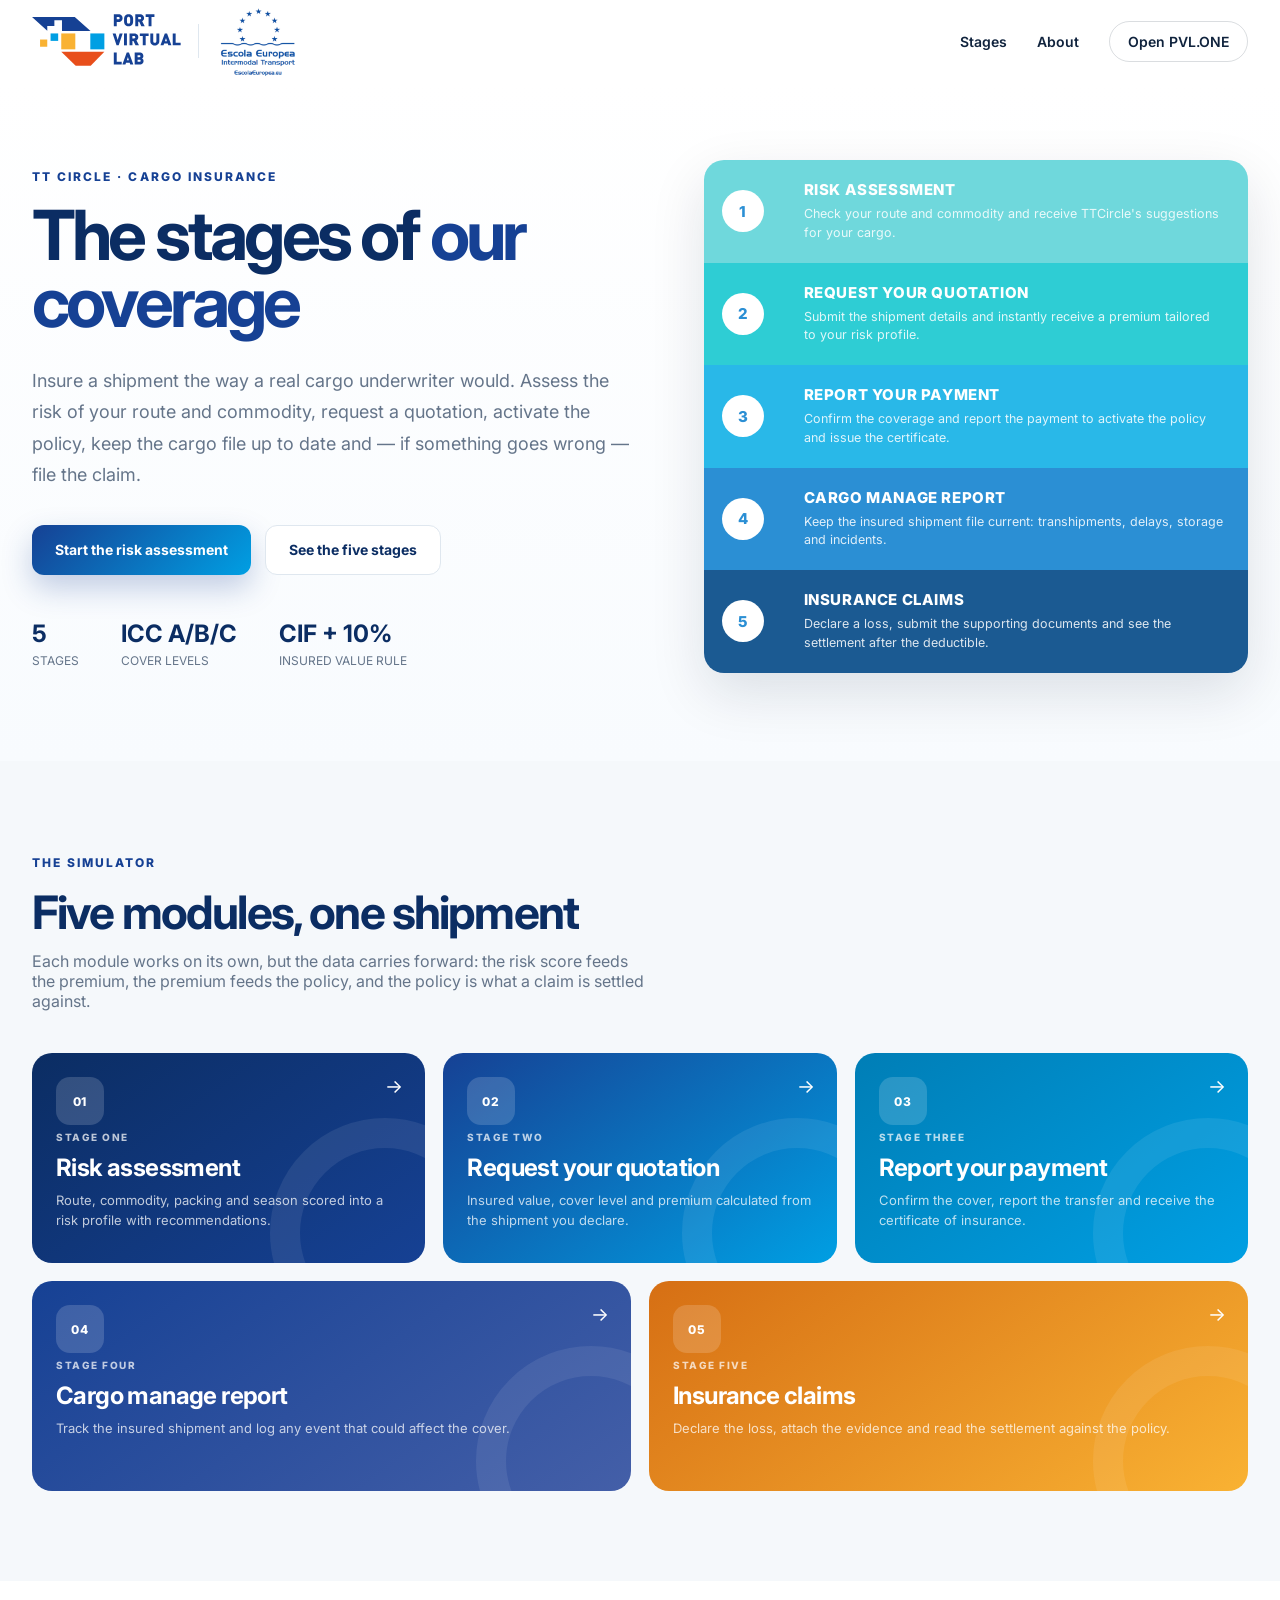
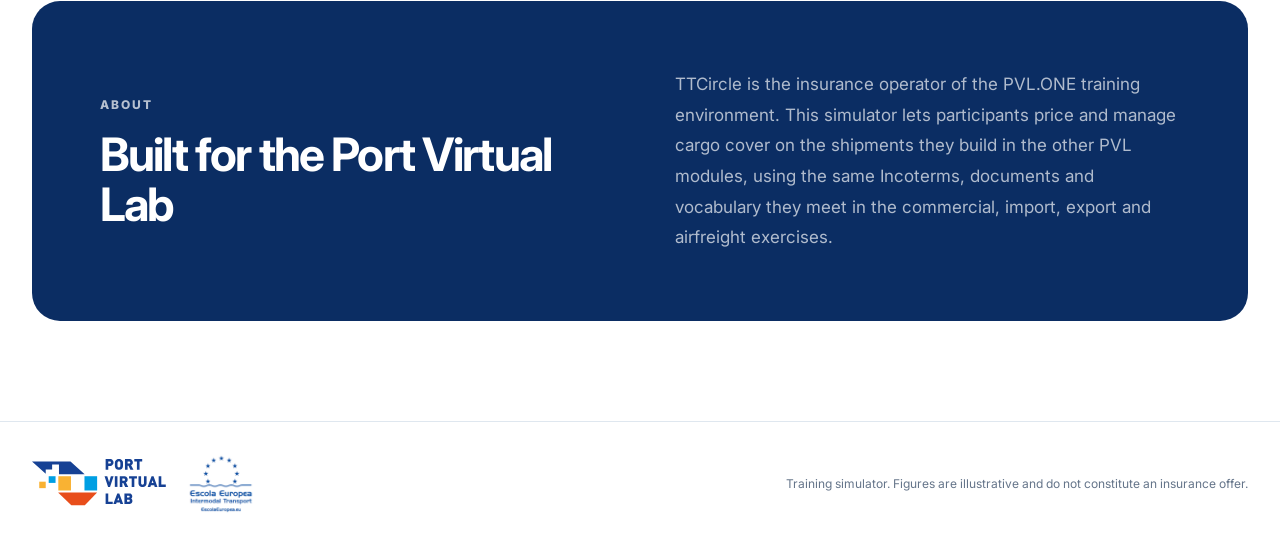
==== docs/index.html @ 0663b385 "Bring the five insurance stages under one PVL.ONE roof The risk assessment, quotation, payment, carg" ====
<!doctype html>
<html lang="en">
<head>
<meta charset="utf-8">
<meta name="viewport" content="width=device-width, initial-scale=1">
<title>TTCircle Insurance — PVL.ONE</title>
<meta name="description" content="Cargo insurance simulator for the Port Virtual Lab: assess the risk, request a quotation, report the payment, manage the cargo and file a claim.">
<link rel="preconnect" href="https://fonts.googleapis.com">
<link rel="preconnect" href="https://fonts.gstatic.com" crossorigin>
<link rel="stylesheet" href="https://fonts.googleapis.com/css2?family=Inter:wght@400;500;600;700;800&display=swap">
<link rel="stylesheet" href="assets/styles.css?v=1">
</head>
<body id="top">

<header class="site-header">
  <a class="brand" href="index.html" aria-label="PVL.ONE home">
    <img class="brand-logo" src="assets/pvl-logo.svg" alt="PVL.ONE - Port Virtual Lab">
    <span class="brand-divider" aria-hidden="true"></span>
    <img class="school-logo" src="assets/school-logo.png" alt="Escola Europea - Intermodal Transport">
  </a>
  <nav class="top-nav" aria-label="Primary navigation">
    <a href="#stages">Stages</a>
    <a href="#about">About</a>
    <a class="nav-pill" href="https://www.pvl.one" target="_blank" rel="noreferrer">Open PVL.ONE</a>
  </nav>
</header>

<main>

  <section class="hero">
    <div class="hero-copy">
      <span class="eyebrow">TT CIRCLE · CARGO INSURANCE</span>
      <h1>The stages of <span>our coverage</span></h1>
      <p>
        Insure a shipment the way a real cargo underwriter would. Assess the risk of your
        route and commodity, request a quotation, activate the policy, keep the cargo file
        up to date and — if something goes wrong — file the claim.
      </p>
      <div class="hero-actions">
        <a class="button button-primary" href="risk-assessment.html">Start the risk assessment</a>
        <a class="button button-secondary" href="#stages">See the five stages</a>
      </div>
      <div class="hero-metrics">
        <div><strong>5</strong><span>STAGES</span></div>
        <div><strong>ICC A/B/C</strong><span>COVER LEVELS</span></div>
        <div><strong>CIF + 10%</strong><span>INSURED VALUE RULE</span></div>
      </div>
    </div>

    <div class="hero-visual">
      <div class="stage-flow">
        <a class="stage-row" data-stage="1" href="risk-assessment.html">
          <span class="stage-number">1</span>
          <span class="stage-body">
            <h3>Risk assessment</h3>
            <p>Check your route and commodity and receive TTCircle's suggestions for your cargo.</p>
          </span>
        </a>
        <a class="stage-row" data-stage="2" href="quotation.html">
          <span class="stage-number">2</span>
          <span class="stage-body">
            <h3>Request your quotation</h3>
            <p>Submit the shipment details and instantly receive a premium tailored to your risk profile.</p>
          </span>
        </a>
        <a class="stage-row" data-stage="3" href="payment.html">
          <span class="stage-number">3</span>
          <span class="stage-body">
            <h3>Report your payment</h3>
            <p>Confirm the coverage and report the payment to activate the policy and issue the certificate.</p>
          </span>
        </a>
        <a class="stage-row" data-stage="4" href="cargo-report.html">
          <span class="stage-number">4</span>
          <span class="stage-body">
            <h3>Cargo manage report</h3>
            <p>Keep the insured shipment file current: transhipments, delays, storage and incidents.</p>
          </span>
        </a>
        <a class="stage-row" data-stage="5" href="claims.html">
          <span class="stage-number">5</span>
          <span class="stage-body">
            <h3>Insurance claims</h3>
            <p>Declare a loss, submit the supporting documents and see the settlement after the deductible.</p>
          </span>
        </a>
      </div>
    </div>
  </section>

  <section class="section tinted" id="stages">
    <div class="section-heading">
      <div>
        <span class="eyebrow">THE SIMULATOR</span>
        <h2>Five modules, one shipment</h2>
        <p>
          Each module works on its own, but the data carries forward: the risk score feeds
          the premium, the premium feeds the policy, and the policy is what a claim is
          settled against.
        </p>
      </div>
    </div>

    <div class="module-grid">
      <a class="module-card risk" href="risk-assessment.html">
        <span class="module-icon">01</span>
        <span class="module-arrow" aria-hidden="true">&rarr;</span>
        <span class="module-content">
          <span class="module-label">STAGE ONE</span>
          <h3>Risk assessment</h3>
          <p>Route, commodity, packing and season scored into a risk profile with recommendations.</p>
        </span>
      </a>
      <a class="module-card quotation" href="quotation.html">
        <span class="module-icon">02</span>
        <span class="module-arrow" aria-hidden="true">&rarr;</span>
        <span class="module-content">
          <span class="module-label">STAGE TWO</span>
          <h3>Request your quotation</h3>
          <p>Insured value, cover level and premium calculated from the shipment you declare.</p>
        </span>
      </a>
      <a class="module-card payment" href="payment.html">
        <span class="module-icon">03</span>
        <span class="module-arrow" aria-hidden="true">&rarr;</span>
        <span class="module-content">
          <span class="module-label">STAGE THREE</span>
          <h3>Report your payment</h3>
          <p>Confirm the cover, report the transfer and receive the certificate of insurance.</p>
        </span>
      </a>
      <a class="module-card cargo" href="cargo-report.html">
        <span class="module-icon">04</span>
        <span class="module-arrow" aria-hidden="true">&rarr;</span>
        <span class="module-content">
          <span class="module-label">STAGE FOUR</span>
          <h3>Cargo manage report</h3>
          <p>Track the insured shipment and log any event that could affect the cover.</p>
        </span>
      </a>
      <a class="module-card claims" href="claims.html">
        <span class="module-icon">05</span>
        <span class="module-arrow" aria-hidden="true">&rarr;</span>
        <span class="module-content">
          <span class="module-label">STAGE FIVE</span>
          <h3>Insurance claims</h3>
          <p>Declare the loss, attach the evidence and read the settlement against the policy.</p>
        </span>
      </a>
    </div>
  </section>

  <section class="about-section" id="about">
    <div>
      <span class="eyebrow" style="color:#fff;opacity:.7">ABOUT</span>
      <h2>Built for the Port Virtual Lab</h2>
    </div>
    <p>
      TTCircle is the insurance operator of the PVL.ONE training environment. This simulator
      lets participants price and manage cargo cover on the shipments they build in the other
      PVL modules, using the same Incoterms, documents and vocabulary they meet in the
      commercial, import, export and airfreight exercises.
    </p>
  </section>

</main>

<footer>
  <div class="footer-logos">
    <img src="assets/pvl-logo.svg" alt="PVL.ONE">
    <img src="assets/school-logo.png" alt="Escola Europea - Intermodal Transport">
  </div>
  <span>Training simulator. Figures are illustrative and do not constitute an insurance offer.</span>
</footer>

</body>
</html>
---- docs/assets/styles.css ----
/* TTCircle Insurance Simulator — PVL.ONE design system
   Tokens, type scale and component shapes are taken from
   https://portvirtuallab.github.io/operations/ so the simulator
   sits inside the same visual family as the rest of PVL.ONE. */

:root {
  --navy: #0b2d63;
  --navy-soft: #164194;
  --blue: #164194;
  --cyan: #009fe3;
  --orange: #f9b233;
  --coral: #e84e1b;
  --lime: #f9b233;
  --white: #ffffff;
  --ink: #10233d;
  --muted: #65758a;
  --line: #dfe7ef;
  --panel: #f5f8fb;
  --shadow: 0 20px 55px rgba(7, 27, 51, .12);

  /* Stage ramp — the five steps of the coverage journey, light to deep. */
  --stage-1: #6fd8dc;
  --stage-2: #2ecdd4;
  --stage-3: #29b8e8;
  --stage-4: #2b8fd4;
  --stage-5: #1b5a92;

  --gutter: max(32px, calc((100vw - 1216px) / 2));
}

* { box-sizing: border-box; }
html { scroll-behavior: smooth; }
body {
  margin: 0;
  min-width: 320px;
  font-family: Inter, Arial, sans-serif;
  color: var(--ink);
  background: #fff;
  overflow-x: hidden;
}
a { color: inherit; text-decoration: none; }
button, input, select, textarea { font: inherit; }
[hidden] { display: none !important; }

/* ---------- header ---------- */

.site-header {
  height: 82px;
  max-width: 1280px;
  margin: auto;
  padding: 0 32px;
  display: flex;
  align-items: center;
  justify-content: space-between;
  position: relative;
  z-index: 5;
}
.brand { display: inline-flex; align-items: center; gap: 16px; }
.brand-logo { display: block; width: 150px; height: auto; }
.brand-divider { width: 1px; height: 34px; background: var(--line); }
.school-logo { display: block; width: 86px; height: auto; }
.top-nav { display: flex; align-items: center; gap: 30px; font-size: 14px; font-weight: 600; }
.top-nav a { transition: .2s ease; }
.top-nav a:hover { color: var(--blue); }
.top-nav a.current { color: var(--blue); }
.nav-pill { padding: 11px 18px; border: 1px solid rgba(7, 27, 51, .15); border-radius: 999px; }

/* ---------- hero ---------- */

main { position: relative; z-index: 1; }

.hero {
  padding: 78px var(--gutter) 88px;
  display: grid;
  grid-template-columns: 1.05fr .95fr;
  align-items: center;
  gap: 70px;
  background: linear-gradient(180deg, #fff 0%, #f8fbfe 100%);
}
.eyebrow {
  display: inline-block;
  color: var(--blue);
  font-size: 12px;
  font-weight: 800;
  letter-spacing: .17em;
  margin-bottom: 18px;
}
h1 {
  margin: 0;
  font-size: clamp(46px, 5.4vw, 74px);
  line-height: .98;
  letter-spacing: -.055em;
  color: var(--navy);
}
h1 span { color: var(--blue); }
.hero-copy > p { max-width: 650px; margin: 28px 0 0; font-size: 18px; line-height: 1.75; color: var(--muted); }
.hero-actions { display: flex; flex-wrap: wrap; gap: 14px; margin-top: 34px; }
.hero-metrics { display: flex; gap: 42px; margin-top: 44px; }
.hero-metrics div { display: flex; flex-direction: column; }
.hero-metrics strong { font-size: 24px; color: var(--navy); }
.hero-metrics span { margin-top: 5px; color: var(--muted); font-size: 12px; }

.button {
  min-height: 50px;
  padding: 0 23px;
  display: inline-flex;
  align-items: center;
  justify-content: center;
  border-radius: 12px;
  font-weight: 700;
  font-size: 14px;
  border: 0;
  cursor: pointer;
  transition: transform .2s ease, box-shadow .2s ease;
}
.button:hover { transform: translateY(-2px); }
.button-primary { color: #fff; background: linear-gradient(135deg, var(--blue), var(--cyan)); box-shadow: 0 13px 30px rgba(22, 65, 148, .25); }
.button-secondary { color: var(--navy); background: #fff; border: 1px solid var(--line); }
.button:disabled { opacity: .5; cursor: not-allowed; transform: none; }

/* ---------- the five stages ---------- */

.stage-flow { display: flex; flex-direction: column; width: min(100%, 560px); border-radius: 20px; overflow: hidden; box-shadow: var(--shadow); }
.stage-row {
  display: grid;
  grid-template-columns: 64px 1fr;
  align-items: center;
  gap: 18px;
  padding: 20px 24px 20px 18px;
  color: #fff;
  transition: filter .2s ease, transform .2s ease;
}
.stage-row:hover { filter: brightness(1.06); transform: translateX(3px); }
.stage-row[data-stage="1"] { background: var(--stage-1); }
.stage-row[data-stage="2"] { background: var(--stage-2); }
.stage-row[data-stage="3"] { background: var(--stage-3); }
.stage-row[data-stage="4"] { background: var(--stage-4); }
.stage-row[data-stage="5"] { background: var(--stage-5); }
.stage-number {
  width: 42px;
  height: 42px;
  display: grid;
  place-items: center;
  border-radius: 50%;
  background: #fff;
  color: var(--stage-4);
  font-weight: 800;
  font-size: 15px;
}
.stage-body h3 { margin: 0; font-size: 15px; font-weight: 800; letter-spacing: .04em; text-transform: uppercase; }
.stage-body p { margin: 6px 0 0; font-size: 12.5px; line-height: 1.5; color: rgba(255, 255, 255, .85); }

/* ---------- sections ---------- */

.section { padding: 90px var(--gutter); }
.section.tinted { background: var(--panel); }
.section-heading { display: flex; align-items: flex-end; justify-content: space-between; gap: 30px; margin-bottom: 42px; }
h2 { margin: 0; font-size: clamp(32px, 3.6vw, 48px); letter-spacing: -.04em; line-height: 1.08; color: var(--navy); }
.section-heading p { margin: 14px 0 0; max-width: 620px; color: var(--muted); }

/* ---------- module cards (stage entry points) ---------- */

.module-grid { display: grid; grid-template-columns: repeat(12, 1fr); gap: 18px; }
.module-card {
  grid-column: span 4;
  min-height: 210px;
  padding: 24px;
  position: relative;
  overflow: hidden;
  border-radius: 20px;
  color: #fff;
  transition: transform .25s ease, box-shadow .25s ease;
}
.module-card:nth-child(4), .module-card:nth-child(5) { grid-column: span 6; }
.module-card:hover { transform: translateY(-6px); box-shadow: var(--shadow); }
.module-card::after {
  content: '';
  position: absolute;
  width: 170px;
  height: 170px;
  right: -75px;
  bottom: -85px;
  border-radius: 50%;
  border: 30px solid rgba(255, 255, 255, .08);
}
.module-card.risk { background: linear-gradient(145deg, #0b2d63, #164194); }
.module-card.quotation { background: linear-gradient(145deg, #164194, #009fe3); }
.module-card.payment { background: linear-gradient(145deg, #007eb6, #009fe3); }
.module-card.cargo { background: linear-gradient(145deg, #164194, #445fa8); }
.module-card.claims { background: linear-gradient(145deg, #d66f14, #f9b233); }
.module-icon {
  width: 48px;
  height: 48px;
  display: grid;
  place-items: center;
  border-radius: 14px;
  background: rgba(255, 255, 255, .16);
  font-size: 12px;
  font-weight: 800;
  letter-spacing: .08em;
}
.module-content { margin-top: 25px; max-width: 85%; }
.module-label { font-size: 10px; letter-spacing: .15em; opacity: .72; font-weight: 800; }
.module-content h3 { margin: 8px 0; font-size: 24px; letter-spacing: -.025em; }
.module-content p { margin: 0; color: rgba(255, 255, 255, .74); font-size: 13px; line-height: 1.55; }
.module-arrow { position: absolute; right: 22px; top: 22px; font-size: 19px; }

/* ---------- forms & panels (stage pages) ---------- */

.workspace { display: grid; grid-template-columns: 1.15fr .85fr; gap: 32px; align-items: start; }

.panel { border: 1px solid var(--line); border-radius: 20px; background: #fff; box-shadow: 0 15px 45px rgba(7, 27, 51, .06); overflow: hidden; }
.panel-header { padding: 20px 24px; border-bottom: 1px solid var(--line); background: var(--panel); }
.panel-header h3 { margin: 0; font-size: 15px; letter-spacing: .04em; text-transform: uppercase; color: var(--navy); }
.panel-header p { margin: 6px 0 0; font-size: 13px; color: var(--muted); }
.panel-body { padding: 24px; }

.field-grid { display: grid; grid-template-columns: repeat(2, minmax(0, 1fr)); gap: 18px; }
.field { display: flex; flex-direction: column; gap: 7px; }
.field.wide { grid-column: 1 / -1; }
.field label { font-size: 11px; font-weight: 800; letter-spacing: .1em; text-transform: uppercase; color: var(--muted); }
.field input, .field select, .field textarea {
  min-height: 48px;
  padding: 0 14px;
  border: 1px solid var(--line);
  border-radius: 12px;
  background: #fff;
  color: var(--ink);
  outline: 0;
  transition: border-color .2s ease, box-shadow .2s ease;
}
.field textarea { min-height: 108px; padding: 12px 14px; resize: vertical; }
.field input:focus, .field select:focus, .field textarea:focus { border-color: var(--cyan); box-shadow: 0 0 0 3px rgba(0, 159, 227, .15); }
.field small { color: var(--muted); font-size: 11.5px; }
.form-actions { display: flex; flex-wrap: wrap; gap: 12px; margin-top: 24px; }

.result-list { display: flex; flex-direction: column; }
.result-row { display: flex; align-items: baseline; justify-content: space-between; gap: 18px; padding: 13px 0; border-bottom: 1px solid var(--line); font-size: 14px; }
.result-row:last-child { border-bottom: 0; }
.result-row span { color: var(--muted); }
.result-row strong { font-variant-numeric: tabular-nums; }
.result-row.total { padding-top: 18px; border-top: 2px solid var(--navy); border-bottom: 0; font-size: 18px; }
.result-row.total strong { color: var(--navy); font-size: 24px; }

.badge { display: inline-flex; align-items: center; gap: 7px; padding: 6px 13px; border-radius: 999px; font-size: 11px; font-weight: 800; letter-spacing: .08em; text-transform: uppercase; }
.badge.low { color: #146c43; background: #e6f5ec; }
.badge.medium { color: #94620a; background: #fdf3e0; }
.badge.high { color: #b3261e; background: #fdecea; }

.note { margin: 20px 0 0; padding: 16px 18px; border-left: 3px solid var(--cyan); border-radius: 0 12px 12px 0; background: var(--panel); font-size: 13px; line-height: 1.65; color: var(--muted); }

/* ---------- breadcrumb / stage strip on inner pages ---------- */

.stage-strip { display: flex; gap: 8px; padding: 0 var(--gutter) 0; margin: -30px 0 40px; flex-wrap: wrap; }
.stage-strip a {
  padding: 9px 15px;
  border: 1px solid var(--line);
  border-radius: 999px;
  font-size: 12px;
  font-weight: 700;
  color: var(--muted);
  background: #fff;
  transition: .2s ease;
}
.stage-strip a:hover { color: var(--blue); border-color: var(--cyan); }
.stage-strip a[aria-current="page"] { color: #fff; background: var(--blue); border-color: var(--blue); }

.page-intro { padding: 62px var(--gutter) 30px; background: linear-gradient(180deg, #fff 0%, #f8fbfe 100%); }
.page-intro h1 { font-size: clamp(36px, 4vw, 54px); }
.page-intro p { max-width: 720px; margin: 20px 0 0; font-size: 17px; line-height: 1.7; color: var(--muted); }

/* ---------- about + footer ---------- */

.about-section {
  margin: 20px var(--gutter) 100px;
  padding: 68px;
  display: grid;
  grid-template-columns: 1fr 1fr;
  gap: 70px;
  align-items: center;
  border-radius: 28px;
  color: #fff;
  background: var(--navy);
}
.about-section h2 { color: #fff; }
.about-section p { margin: 0; font-size: 17px; line-height: 1.8; color: rgba(255, 255, 255, .68); }

footer {
  min-height: 120px;
  padding: 30px var(--gutter);
  display: flex;
  align-items: center;
  justify-content: space-between;
  gap: 25px;
  border-top: 1px solid var(--line);
  color: var(--muted);
  font-size: 12px;
}
.footer-logos { display: flex; align-items: center; gap: 18px; }
.footer-logos img:first-child { width: 135px; height: auto; }
.footer-logos img:last-child { width: 72px; height: auto; }

/* ---------- responsive ---------- */

@media (max-width: 980px) {
  .hero { grid-template-columns: 1fr; padding-top: 55px; }
  .hero-copy { text-align: center; }
  .hero-copy > p { margin-left: auto; margin-right: auto; }
  .hero-actions, .hero-metrics { justify-content: center; }
  .stage-flow { margin: 0 auto; }
  .section-heading { align-items: stretch; flex-direction: column; }
  .module-card { grid-column: span 6; }
  .module-card:nth-child(5) { grid-column: span 12; }
  .workspace { grid-template-columns: 1fr; }
  .about-section { grid-template-columns: 1fr; gap: 25px; }
}

@media (max-width: 680px) {
  :root { --gutter: 20px; }
  .site-header { padding: 0 20px; height: 92px; }
  .brand-logo { width: 115px; }
  .school-logo, .brand-divider { display: none; }
  .top-nav a:not(.nav-pill) { display: none; }
  h1 { font-size: 44px; }
  .hero-metrics { gap: 22px; }
  .field-grid { grid-template-columns: 1fr; }
  .module-card, .module-card:nth-child(4), .module-card:nth-child(5) { grid-column: span 12; }
  .about-section { padding: 38px 28px; }
  footer { flex-direction: column; text-align: center; }
}
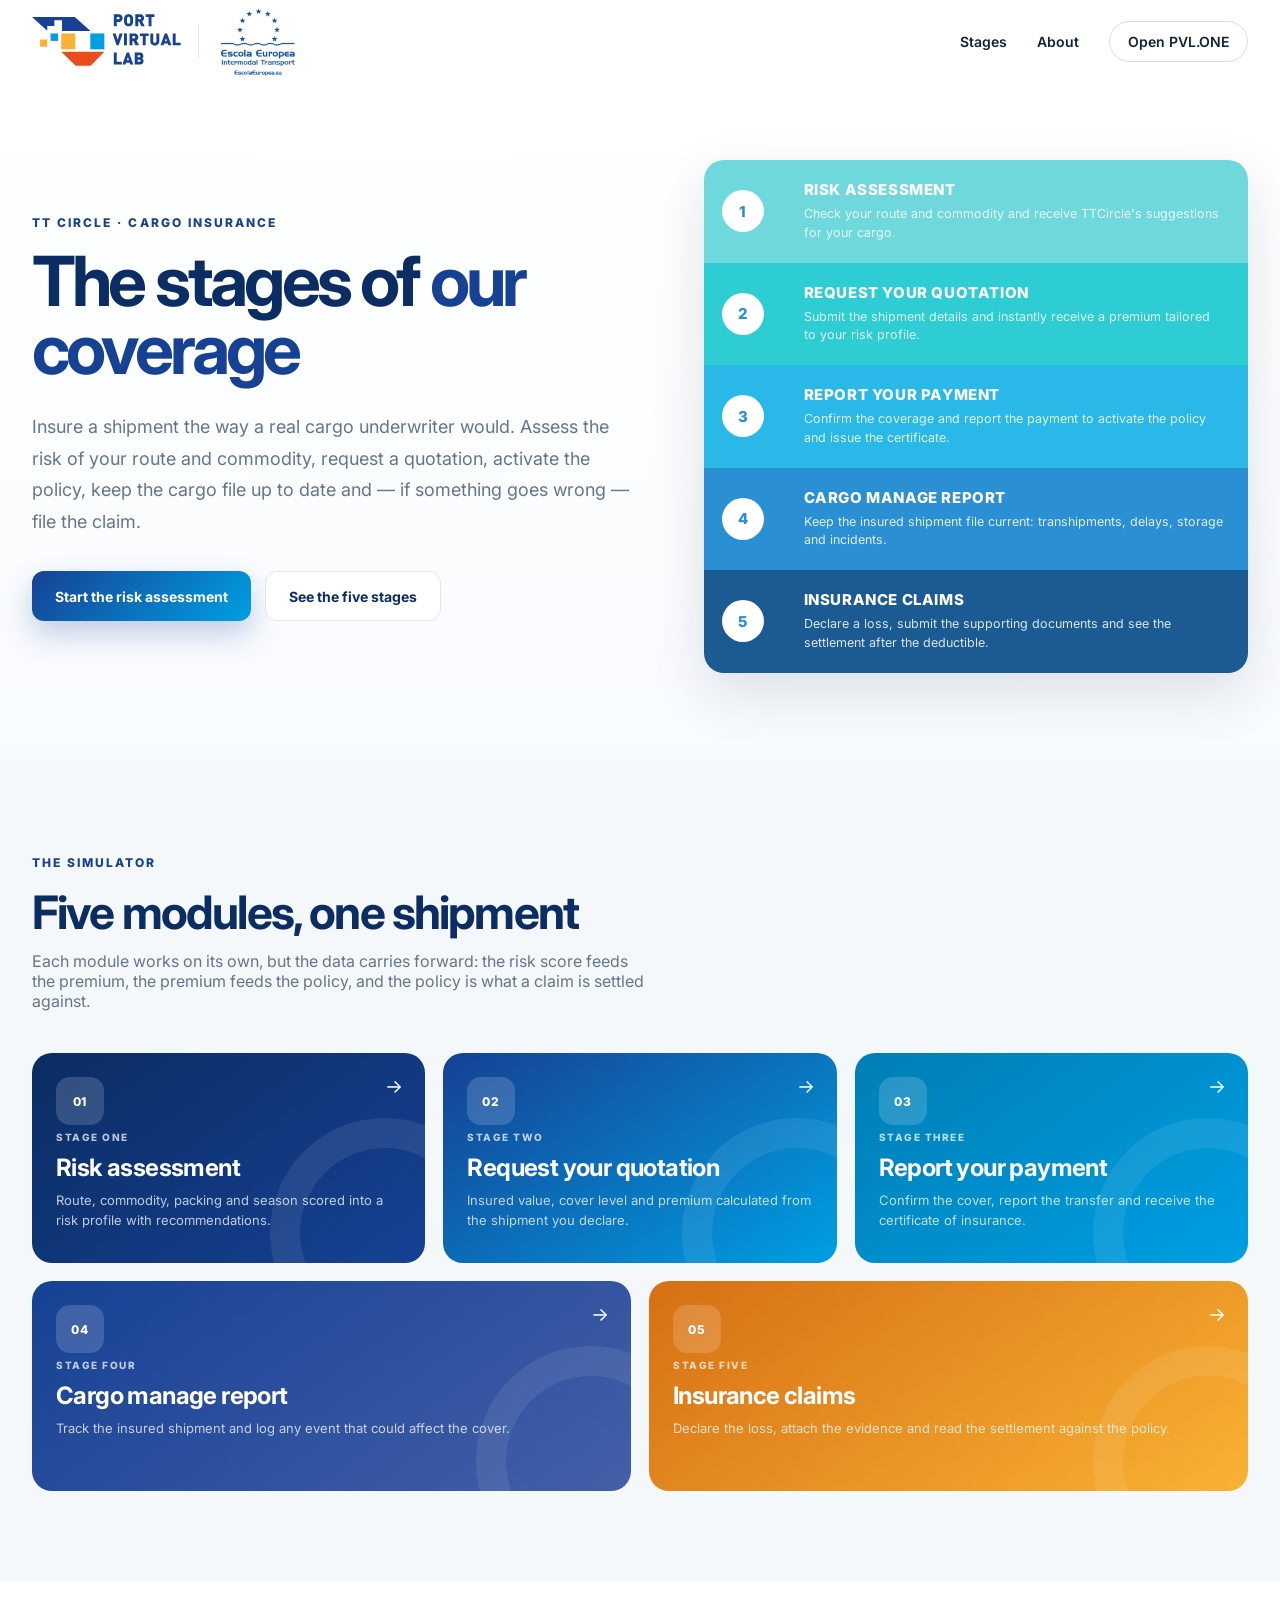
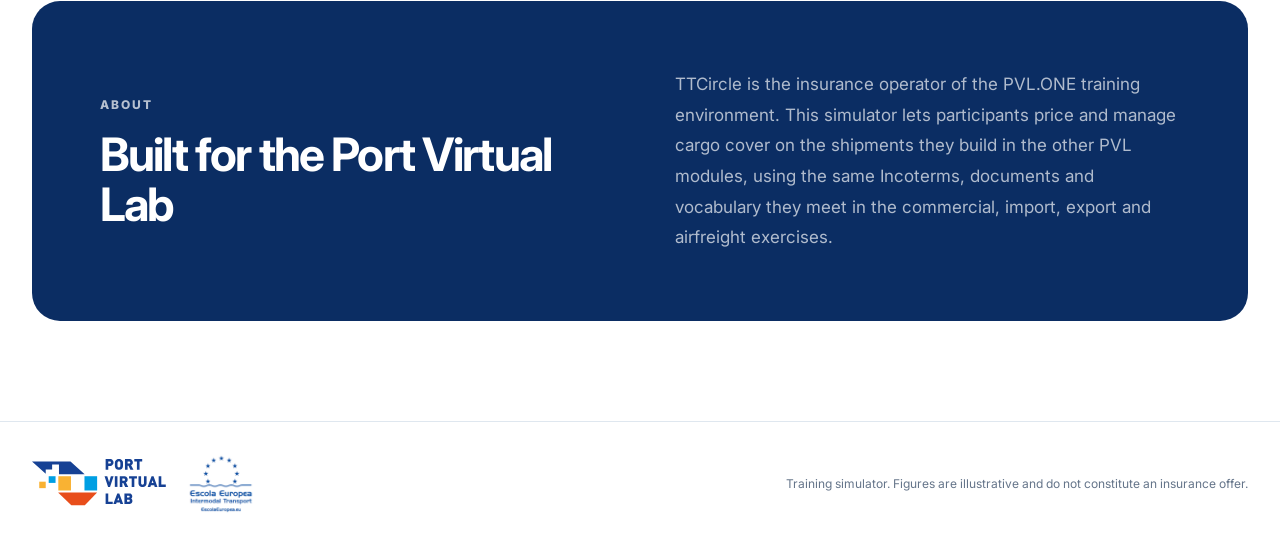
==== commit d8cc3a01: "Drop the three figures from the home page "5 stages" is already answered by the five stages sitting " ====
--- a/docs/index.html
+++ b/docs/index.html
@@ -39,11 +39,6 @@
       <div class="hero-actions">
         <a class="button button-primary" href="risk-assessment.html">Start the risk assessment</a>
         <a class="button button-secondary" href="#stages">See the five stages</a>
-      </div>
-      <div class="hero-metrics">
-        <div><strong>5</strong><span>STAGES</span></div>
-        <div><strong>ICC A/B/C</strong><span>COVER LEVELS</span></div>
-        <div><strong>CIF + 10%</strong><span>INSURED VALUE RULE</span></div>
       </div>
     </div>
 
